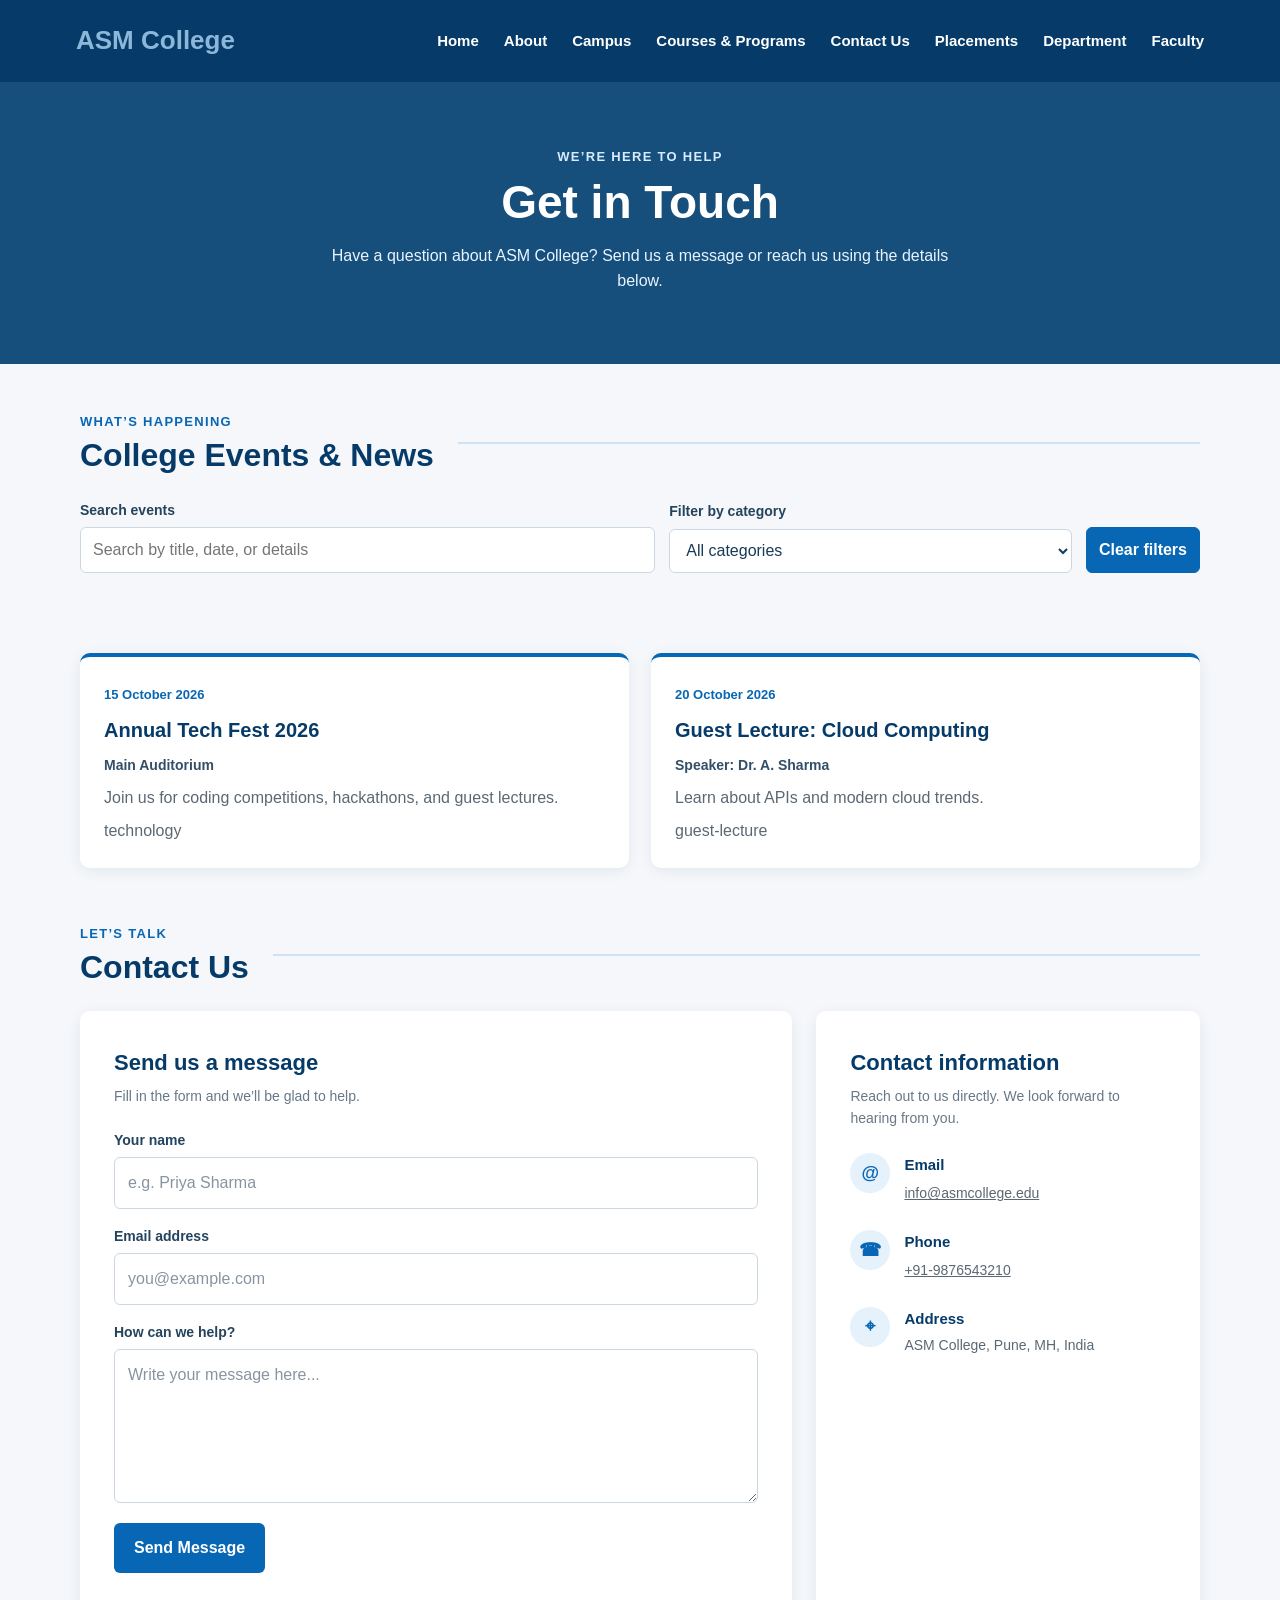
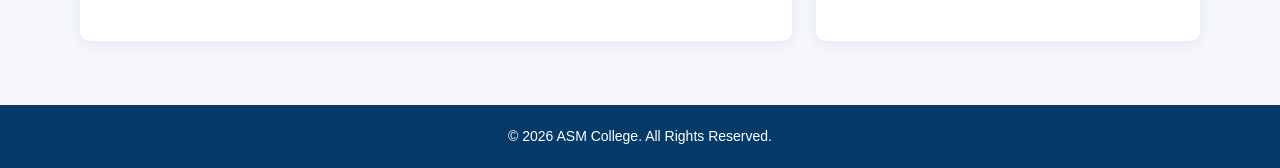
==== contact.html @ 905cd644 "update hero section" ====
<!DOCTYPE html>
<html lang="en">
<head>
  <meta charset="UTF-8">
  <meta name="viewport" content="width=device-width, initial-scale=1.0">
  <meta name="theme-color" content="#063b69">
  <title>Contact Us | ASM College</title>
  <link rel="stylesheet" href="css/contact.css">
</head>
<body class="contact-page">
  <header class="contact-navbar">
    <a class="contact-logo" href="asm.html">ASM College</a>
     <nav class="main-nav">
            <a href="home.html">Home</a>
            <a href="about.html">About</a>
            <a href="campus.html">Campus</a>
            <a href="coursesprog.html">Courses & Programs</a>
            <a href="contacts.html">Contact Us</a>
            <a href="placements.html">Placements</a>
            <a href="department.html">Department</a>
            <a href="Faculty.html" class="active">Faculty</a>
        </nav>
  </header>

  <main>
    <section class="contact-hero">
      <p class="contact-eyebrow">We’re here to help</p>
      <h1>Get in Touch</h1>
      <p>Have a question about ASM College? Send us a message or reach us using the details below.</p>
    </section>

    <section class="contact-events" aria-labelledby="events-heading">
      <div class="contact-section-heading">
        <div>
          <p class="contact-eyebrow">What’s happening</p>
          <h2 id="events-heading">College Events &amp; News</h2>
        </div>
        <span class="contact-heading-rule" aria-hidden="true"></span>
      </div>

      <form class="contact-event-filters" id="event-filters" role="search">
        <div>
          <label for="event-search">Search events</label>
          <input
            id="event-search"
            name="search"
            type="search"
            placeholder="Search by title, date, or details"
            autocomplete="off"
          >
        </div>
        <div>
          <label for="event-category">Filter by category</label>
          <select id="event-category" name="category">
            <option value="all">All categories</option>
            <option value="technology">Technology</option>
            <option value="guest-lecture">Guest lectures</option>
          </select>
        </div>
        <button type="button" data-action="clear-filters">Clear filters</button>
      </form>

      <p class="contact-event-status" id="event-results-status" role="status" aria-live="polite"></p>
      <p class="contact-event-status contact-event-storage-status" id="event-storage-status" role="status" aria-live="polite"></p>
      <div class="contact-event-grid" id="event-list"></div>
    </section>

    <section class="contact-main" id="contact" aria-labelledby="contact-heading">
      <div class="contact-section-heading">
        <div>
          <p class="contact-eyebrow">Let’s talk</p>
          <h2 id="contact-heading">Contact Us</h2>
        </div>
        <span class="contact-heading-rule" aria-hidden="true"></span>
      </div>

      <div class="contact-layout">
        <form class="contact-form" id="contact-form">
          <h3>Send us a message</h3>
          <p class="contact-form-intro">Fill in the form and we’ll be glad to help.</p>

          <label for="name">Your name</label>
          <input type="text" id="name" name="name" autocomplete="name" placeholder="e.g. Priya Sharma" required>

          <label for="email">Email address</label>
          <input type="email" id="email" name="email" autocomplete="email" placeholder="you@example.com" required>

          <label for="message">How can we help?</label>
          <textarea id="message" name="message" rows="5" placeholder="Write your message here..." required></textarea>

          <button type="submit">Send Message</button>
          <p class="contact-form-status" id="form-status" role="status" aria-live="polite"></p>
        </form>

        <aside class="contact-details" aria-labelledby="details-heading">
          <h3 id="details-heading">Contact information</h3>
          <p class="contact-details-intro">Reach out to us directly. We look forward to hearing from you.</p>

          <div class="contact-detail">
            <span class="contact-detail-icon" aria-hidden="true">@</span>
            <div>
              <h4>Email</h4>
              <a href="mailto:info@asmcollege.edu">info@asmcollege.edu</a>
            </div>
          </div>
          <div class="contact-detail">
            <span class="contact-detail-icon" aria-hidden="true">☎</span>
            <div>
              <h4>Phone</h4>
              <a href="tel:+919876543210">+91-9876543210</a>
            </div>
          </div>
          <div class="contact-detail">
            <span class="contact-detail-icon" aria-hidden="true">⌖</span>
            <div>
              <h4>Address</h4>
              <p>ASM College, Pune, MH, India</p>
            </div>
          </div>
        </aside>
      </div>
    </section>
  </main>

  <footer class="contact-footer">
    <p>&copy; 2026 ASM College. All Rights Reserved.</p>
  </footer>

  <script src="js/contact.js"></script>
</body>
</html>
---- css/contact.css ----
.contact-page *,
.contact-page *::before,
.contact-page *::after {
  box-sizing: border-box;
}

.contact-page {
  margin: 0;
  background: #f5f7fa;
  color: #8db7d9;
  font-family: Arial, sans-serif;
  line-height: 1.6;
}

.contact-page a {
  color: inherit;
}

.contact-navbar {
  display: flex;
  align-items: center;
  justify-content: space-between;
  gap: 24px;
  padding: 20px clamp(24px, 6vw, 76px);
  background: #063b69;
}

.contact-logo {
  color: #fff;
  font-size: 26px;
  font-weight: 700;
  text-decoration: none;
  white-space: nowrap;
}

.contact-navbar nav {
  display: flex;
  flex-wrap: wrap;
  justify-content: flex-end;
  gap: 10px 25px;
}

.contact-navbar nav a {
  color: #fff;
  font-size: 15px;
  font-weight: 700;
  text-decoration: none;
}

.contact-navbar nav a:hover,
.contact-navbar nav a:focus-visible,
.contact-navbar nav a[aria-current="page"] {
  color: #b9ddff;
}

.contact-hero {
  padding: 65px 24px 70px;
  background: #174F7C;;
  color: #fff;
  text-align: center;
}

.contact-eyebrow {
  margin: 0 0 8px;
  color: #0867b5;
  font-size: 13px;
  font-weight: 700;
  letter-spacing: 0.1em;
  text-transform: uppercase;
}

.contact-hero .contact-eyebrow {
  color: #d7ebff;
}

.contact-hero h1 {
  margin: 0 0 12px;
  font-size: clamp(34px, 5vw, 46px);
  line-height: 1.2;
}

.contact-hero > p:last-child {
  max-width: 620px;
  margin: 0 auto;
  color: #e8f4ff;
}

.contact-events,
.contact-main {
  width: min(1120px, calc(100% - 48px));
  margin: 0 auto;
}

.contact-events {
  padding: 48px 0 16px;
}

.contact-main {
  padding: 40px 0 64px;
}

.contact-section-heading {
  display: flex;
  align-items: center;
  gap: 24px;
  margin-bottom: 24px;
}

.contact-section-heading .contact-eyebrow {
  margin-bottom: 2px;
}

.contact-section-heading h2 {
  margin: 0;
  color: #063b69;
  font-size: clamp(25px, 3vw, 32px);
  line-height: 1.25;
}

.contact-heading-rule {
  flex: 1;
  height: 2px;
  background: #cfe2f3;
}

.contact-event-grid {
  display: grid;
  grid-template-columns: repeat(2, minmax(0, 1fr));
  gap: 22px;
}

.contact-event-filters {
  display: grid;
  grid-template-columns: minmax(0, 1fr) minmax(190px, 0.7fr) auto;
  align-items: end;
  gap: 14px;
  margin-bottom: 12px;
}

.contact-event-filters label {
  display: block;
  margin-bottom: 6px;
  color: #24435d;
  font-size: 14px;
  font-weight: 700;
}

.contact-event-filters input,
.contact-event-filters select,
.contact-event-filters button {
  min-height: 44px;
  padding: 9px 12px;
  border: 1px solid #cbd7e1;
  border-radius: 6px;
  background: #fff;
  color: #173b59;
  font: inherit;
}

.contact-event-filters input,
.contact-event-filters select {
  width: 100%;
}

.contact-event-filters input:focus,
.contact-event-filters select:focus,
.contact-event-filters button:focus-visible {
  border-color: #0867b5;
  outline: 3px solid rgb(8 103 181 / 16%);
}

.contact-event-filters button {
  border-color: #0867b5;
  background: #0867b5;
  color: #fff;
  cursor: pointer;
  font-weight: 700;
}

.contact-event-filters button:hover {
  background: #063b69;
}

.contact-event-status {
  min-height: 1.6em;
  margin: 0 0 12px;
  color: #334f68;
  font-size: 14px;
}

.contact-event-storage-status {
  color: #8a3b12;
}

.contact-event-card,
.contact-form,
.contact-details {
  border-radius: 10px;
  background: #fff;
  box-shadow: 0 3px 14px rgb(6 59 105 / 8%);
}

.contact-event-card {
  padding: 24px;
  border-top: 4px solid #0867b5;
}

.contact-event-date {
  display: inline-block;
  margin-bottom: 8px;
  color: #0867b5;
  font-size: 13px;
  font-weight: 700;
}

.contact-event-card h3 {
  margin: 0 0 8px;
  color: #063b69;
  font-size: 20px;
}

.contact-event-card p {
  margin: 8px 0 0;
  color: #5b6874;
}

.contact-event-card .contact-event-detail {
  color: #334f68;
  font-size: 14px;
  font-weight: 700;
}

.contact-layout {
  display: grid;
  grid-template-columns: minmax(0, 1.3fr) minmax(280px, 0.7fr);
  align-items: stretch;
  gap: 24px;
}

.contact-form,
.contact-details {
  padding: clamp(22px, 4vw, 34px);
}

.contact-form h3,
.contact-details h3 {
  margin: 0;
  color: #063b69;
  font-size: 22px;
}

.contact-form-intro,
.contact-details-intro {
  margin: 5px 0 22px;
  color: #687887;
  font-size: 14px;
}

.contact-form label {
  display: block;
  margin: 16px 0 6px;
  color: #24435d;
  font-size: 14px;
  font-weight: 700;
}

.contact-form input,
.contact-form textarea {
  display: block;
  width: 100%;
  padding: 12px 13px;
  border: 1px solid #cbd7e1;
  border-radius: 6px;
  background: #fff;
  color: #173b59;
  font: inherit;
}

.contact-form input::placeholder,
.contact-form textarea::placeholder {
  color: #8795a2;
}

.contact-form input:focus,
.contact-form textarea:focus {
  border-color: #0867b5;
  outline: 3px solid rgb(8 103 181 / 16%);
}

.contact-form textarea {
  min-height: 130px;
  resize: vertical;
}

.contact-form button {
  margin-top: 20px;
  padding: 12px 20px;
  border: 0;
  border-radius: 6px;
  background: #0867b5;
  color: #fff;
  cursor: pointer;
  font: inherit;
  font-weight: 700;
  transition: background-color 160ms ease;
}

.contact-form button:hover {
  background: #063b69;
}

.contact-form button:focus-visible {
  outline: 3px solid #83bdf0;
  outline-offset: 3px;
}

.contact-form-status {
  min-height: 1.6em;
  margin: 12px 0 0;
  color: #245b35;
  font-size: 14px;
}

.contact-detail {
  display: flex;
  align-items: flex-start;
  gap: 14px;
  margin-top: 24px;
}

.contact-detail-icon {
  display: grid;
  width: 40px;
  height: 40px;
  flex: 0 0 40px;
  place-items: center;
  border-radius: 50%;
  background: #e5f1fb;
  color: #0867b5;
  font-size: 18px;
  font-weight: 700;
}

.contact-detail h4 {
  margin: 0 0 3px;
  color: #063b69;
  font-size: 15px;
}

.contact-detail p,
.contact-detail a {
  margin: 0;
  color: #5b6874;
  font-size: 14px;
  overflow-wrap: anywhere;
}

.contact-detail a:hover {
  color: #0867b5;
}

.contact-footer {
  padding: 20px 24px;
  background: #063b69;
  color: #fff;
  text-align: center;
}

.contact-footer p {
  margin: 0;
  font-size: 14px;
}

@media (max-width: 760px) {
  .contact-navbar {
    flex-direction: column;
    gap: 12px;
  }

  .contact-navbar nav {
    justify-content: center;
  }

  .contact-event-filters {
    grid-template-columns: 1fr 1fr;
  }

  .contact-event-filters button {
    grid-column: 1 / -1;
  }

  .contact-event-grid {
    grid-template-columns: 1fr;
  }

  .contact-layout {
    grid-template-columns: 1fr;
  }
}

@media (max-width: 480px) {
  .contact-event-filters {
    grid-template-columns: 1fr;
  }

  .contact-event-filters button {
    grid-column: auto;
  }

  .contact-navbar {
    padding: 18px;
  }

  .contact-navbar nav {
    gap: 8px 16px;
  }

  .contact-navbar nav a {
    font-size: 14px;
  }

  .contact-events,
  .contact-main {
    width: min(100% - 32px, 1120px);
  }

  .contact-section-heading {
    gap: 14px;
  }
}
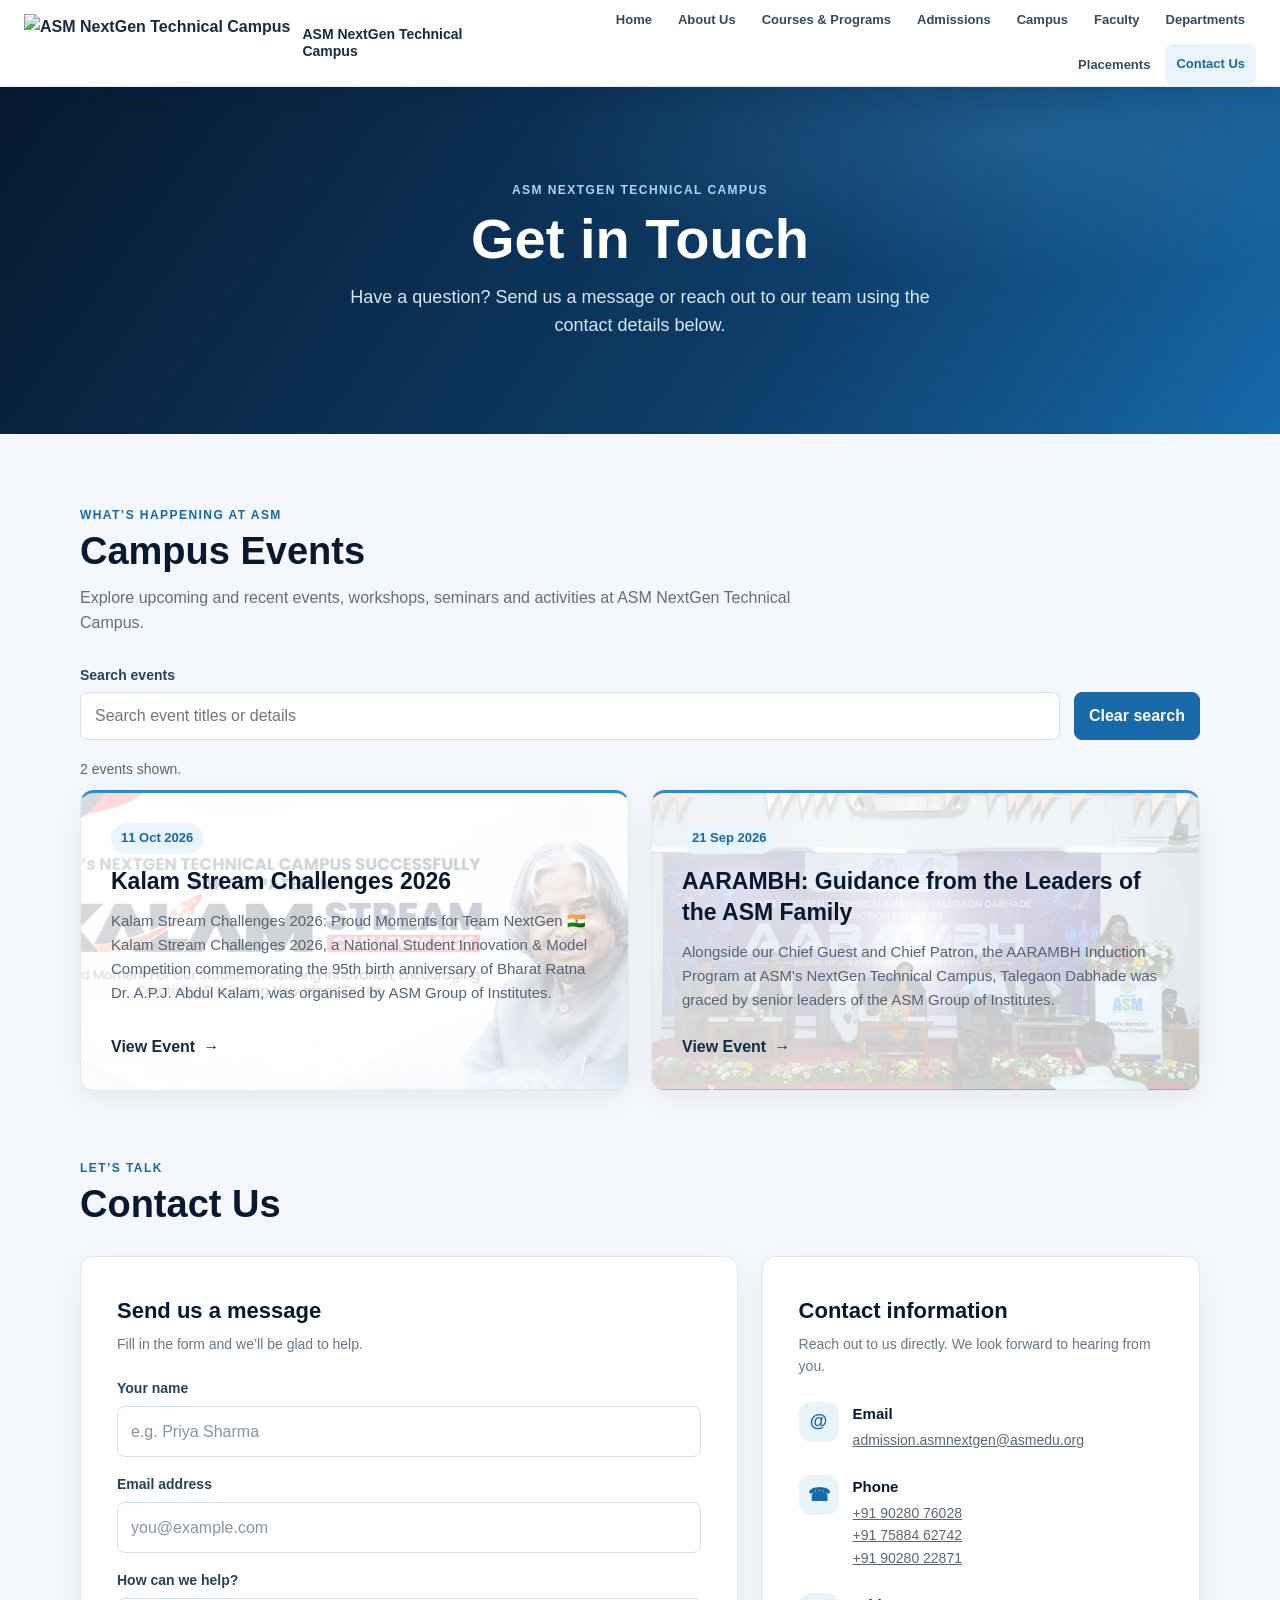
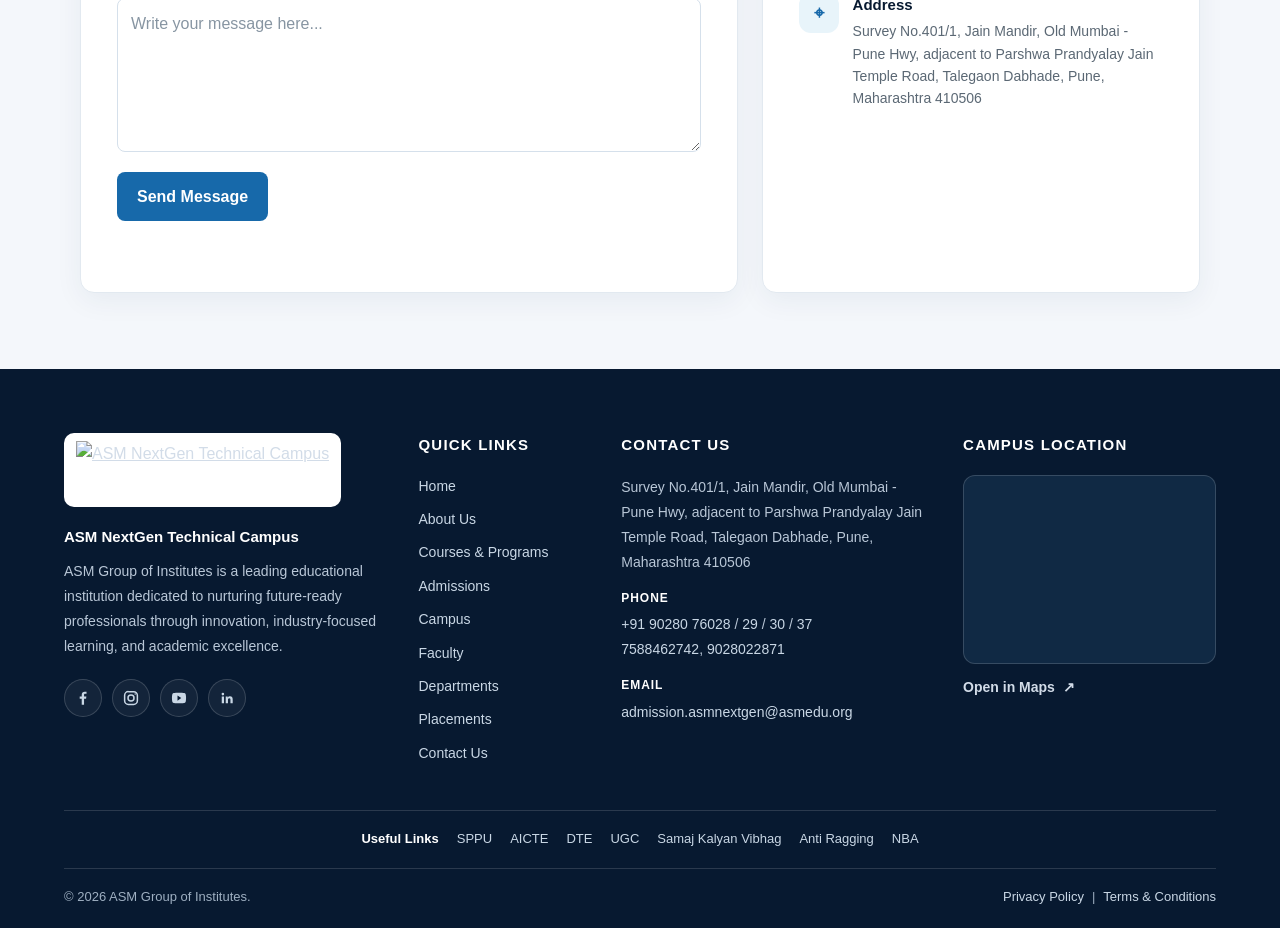
==== commit 52325a3a: "Refresh ASM NextGen campus website Co-authored-by: Copilot <223556219+Copilot@users.noreply.github.c" ====
--- a/contact.html
+++ b/contact.html
@@ -3,39 +3,50 @@
 <head>
   <meta charset="UTF-8">
   <meta name="viewport" content="width=device-width, initial-scale=1.0">
-  <meta name="theme-color" content="#063b69">
-  <title>Contact Us | ASM College</title>
+  <meta name="theme-color" content="#071930">
+  <meta name="description" content="Get in touch with ASM NextGen Technical Campus and explore upcoming and recent campus events.">
+  <title>Contact Us | ASM NextGen Technical Campus</title>
   <link rel="stylesheet" href="css/contact.css">
+  <link rel="stylesheet" href="css/site.css">
 </head>
-<body class="contact-page">
-  <header class="contact-navbar">
-    <a class="contact-logo" href="asm.html">ASM College</a>
-     <nav class="main-nav">
-            <a href="home.html">Home</a>
-            <a href="about.html">About</a>
-            <a href="campus.html">Campus</a>
-            <a href="coursesprog.html">Courses & Programs</a>
-            <a href="contacts.html">Contact Us</a>
-            <a href="placements.html">Placements</a>
-            <a href="department.html">Department</a>
-            <a href="Faculty.html" class="active">Faculty</a>
-        </nav>
+<body class="contact-page page-contact">
+  <header class="site-shared-header">
+    <div class="site-header-inner">
+      <a class="site-brand" href="home.html" aria-label="ASM NextGen home">
+        <img src="image/asm-logo.png" alt="ASM NextGen Technical Campus">
+        <span>ASM NextGen Technical Campus</span>
+      </a>
+      <button class="site-menu-toggle" type="button" data-site-menu-toggle aria-label="Open navigation menu" aria-expanded="false" aria-controls="site-navigation">
+        <span></span><span></span><span></span>
+      </button>
+      <nav class="site-navigation" id="site-navigation" data-site-navigation aria-label="Main navigation">
+        <a href="home.html">Home</a>
+        <a href="about.html">About Us</a>
+        <a href="coursesprog.html">Courses &amp; Programs</a>
+        <a href="addmission.html">Admissions</a>
+        <a href="campus.html">Campus</a>
+        <a href="Faculty.html">Faculty</a>
+        <a href="department.html">Departments</a>
+        <a href="placement.html">Placements</a>
+        <a href="contact.html" aria-current="page">Contact Us</a>
+      </nav>
+    </div>
   </header>
 
   <main>
     <section class="contact-hero">
-      <p class="contact-eyebrow">We’re here to help</p>
+      <p class="contact-eyebrow">ASM NextGen Technical Campus</p>
       <h1>Get in Touch</h1>
-      <p>Have a question about ASM College? Send us a message or reach us using the details below.</p>
+      <p>Have a question? Send us a message or reach out to our team using the contact details below.</p>
     </section>
 
     <section class="contact-events" aria-labelledby="events-heading">
       <div class="contact-section-heading">
         <div>
-          <p class="contact-eyebrow">What’s happening</p>
-          <h2 id="events-heading">College Events &amp; News</h2>
-        </div>
-        <span class="contact-heading-rule" aria-hidden="true"></span>
+          <p class="contact-eyebrow">What’s happening at ASM</p>
+          <h2 id="events-heading">Campus Events</h2>
+          <p class="contact-section-subtitle">Explore upcoming and recent events, workshops, seminars and activities at ASM NextGen Technical Campus.</p>
+        </div>
       </div>
 
       <form class="contact-event-filters" id="event-filters" role="search">
@@ -45,23 +56,14 @@
             id="event-search"
             name="search"
             type="search"
-            placeholder="Search by title, date, or details"
+            placeholder="Search event titles or details"
             autocomplete="off"
           >
         </div>
-        <div>
-          <label for="event-category">Filter by category</label>
-          <select id="event-category" name="category">
-            <option value="all">All categories</option>
-            <option value="technology">Technology</option>
-            <option value="guest-lecture">Guest lectures</option>
-          </select>
-        </div>
-        <button type="button" data-action="clear-filters">Clear filters</button>
+        <button type="button" data-action="clear-filters">Clear search</button>
       </form>
 
       <p class="contact-event-status" id="event-results-status" role="status" aria-live="polite"></p>
-      <p class="contact-event-status contact-event-storage-status" id="event-storage-status" role="status" aria-live="polite"></p>
       <div class="contact-event-grid" id="event-list"></div>
     </section>
 
@@ -100,21 +102,23 @@
             <span class="contact-detail-icon" aria-hidden="true">@</span>
             <div>
               <h4>Email</h4>
-              <a href="mailto:info@asmcollege.edu">info@asmcollege.edu</a>
+              <a href="mailto:admission.asmnextgen@asmedu.org">admission.asmnextgen@asmedu.org</a>
             </div>
           </div>
           <div class="contact-detail">
             <span class="contact-detail-icon" aria-hidden="true">☎</span>
             <div>
               <h4>Phone</h4>
-              <a href="tel:+919876543210">+91-9876543210</a>
+              <a href="tel:+919028076028">+91 90280 76028</a>
+              <a href="tel:+917588462742">+91 75884 62742</a>
+              <a href="tel:+919028022871">+91 90280 22871</a>
             </div>
           </div>
           <div class="contact-detail">
             <span class="contact-detail-icon" aria-hidden="true">⌖</span>
             <div>
               <h4>Address</h4>
-              <p>ASM College, Pune, MH, India</p>
+              <p>Survey No.401/1, Jain Mandir, Old Mumbai - Pune Hwy, adjacent to Parshwa Prandyalay Jain Temple Road, Talegaon Dabhade, Pune, Maharashtra 410506</p>
             </div>
           </div>
         </aside>
@@ -123,9 +127,94 @@
   </main>
 
   <footer class="contact-footer">
-    <p>&copy; 2026 ASM College. All Rights Reserved.</p>
+    <div class="contact-footer-grid">
+      <section class="footer-institute" aria-labelledby="footer-institute-heading">
+        <a class="footer-brand" href="home.html" aria-label="ASM NextGen home">
+          <img src="image/asm-logo.png" alt="ASM NextGen Technical Campus">
+        </a>
+        <h2 id="footer-institute-heading">ASM NextGen Technical Campus</h2>
+        <p>ASM Group of Institutes is a leading educational institution dedicated to nurturing future-ready professionals through innovation, industry-focused learning, and academic excellence.</p>
+        <nav class="footer-socials" aria-label="Follow ASM on social media">
+          <a href="https://www.facebook.com/NextGenTechnicalCampus/" target="_blank" rel="noopener noreferrer" aria-label="ASM on Facebook">
+            <svg viewBox="0 0 24 24" aria-hidden="true"><path d="M13.4 21v-8h2.7l.4-3.1h-3.1v-2c0-.9.3-1.5 1.6-1.5h1.7V3.6c-.3 0-1.3-.1-2.4-.1-2.4 0-4 1.5-4 4.2v2.3H7.6V13h2.7v8h3.1Z"/></svg>
+          </a>
+          <a href="https://www.instagram.com/asm_next/" target="_blank" rel="noopener noreferrer" aria-label="ASM on Instagram">
+            <svg viewBox="0 0 24 24" aria-hidden="true"><rect x="3.5" y="3.5" width="17" height="17" rx="5"/><circle cx="12" cy="12" r="4"/><circle class="social-icon-dot" cx="17.6" cy="6.7" r="1"/></svg>
+          </a>
+          <a href="https://www.youtube.com/@ASMNextgenTechnicalCampus" target="_blank" rel="noopener noreferrer" aria-label="ASM on YouTube">
+            <svg viewBox="0 0 24 24" aria-hidden="true"><path d="M21 7.2a2.5 2.5 0 0 0-1.8-1.8C17.6 5 12 5 12 5s-5.6 0-7.2.4A2.5 2.5 0 0 0 3 7.2 26 26 0 0 0 2.6 12a26 26 0 0 0 .4 4.8 2.5 2.5 0 0 0 1.8 1.8C6.4 19 12 19 12 19s5.6 0 7.2-.4a2.5 2.5 0 0 0 1.8-1.8 26 26 0 0 0 .4-4.8 26 26 0 0 0-.4-4.8Z"/><path class="social-icon-cutout" d="m10 15.5 5-3.5-5-3.5z"/></svg>
+          </a>
+          <a href="https://www.linkedin.com/company/asm-nextgen-technical-campus/" target="_blank" rel="noopener noreferrer" aria-label="ASM on LinkedIn">
+            <svg viewBox="0 0 24 24" aria-hidden="true"><path d="M6.5 8.5a1.7 1.7 0 1 0 0-3.4 1.7 1.7 0 0 0 0 3.4ZM5 10h3v9H5zM10 10h2.9v1.2h.1a3.2 3.2 0 0 1 2.9-1.5c3.1 0 3.7 2 3.7 4.6V19h-3v-4.2c0-1 0-2.4-1.5-2.4s-1.8 1.1-1.8 2.3V19h-3V10Z"/></svg>
+          </a>
+        </nav>
+      </section>
+
+      <nav class="footer-links" aria-labelledby="footer-links-heading">
+        <h2 id="footer-links-heading">Quick Links</h2>
+        <a href="home.html">Home</a>
+        <a href="about.html">About Us</a>
+        <a href="coursesprog.html">Courses &amp; Programs</a>
+        <a href="addmission.html">Admissions</a>
+        <a href="campus.html">Campus</a>
+        <a href="Faculty.html">Faculty</a>
+        <a href="department.html">Departments</a>
+        <a href="placement.html">Placements</a>
+        <a href="contact.html">Contact Us</a>
+      </nav>
+
+      <section class="footer-contact" aria-labelledby="footer-contact-heading">
+        <h2 id="footer-contact-heading">Contact Us</h2>
+        <address>Survey No.401/1, Jain Mandir, Old Mumbai - Pune Hwy, adjacent to Parshwa Prandyalay Jain Temple Road, Talegaon Dabhade, Pune, Maharashtra 410506</address>
+        <p class="footer-contact-label">Phone</p>
+        <p>
+          <a href="tel:+919028076028">+91 90280 76028</a> /
+          <a href="tel:+919028076029">29</a> /
+          <a href="tel:+919028076030">30</a> /
+          <a href="tel:+919028076037">37</a><br>
+          <a href="tel:+917588462742">7588462742</a>,
+          <a href="tel:+919028022871">9028022871</a>
+        </p>
+        <p class="footer-contact-label">Email</p>
+        <a href="mailto:admission.asmnextgen@asmedu.org">admission.asmnextgen@asmedu.org</a>
+      </section>
+
+      <section class="footer-location" aria-labelledby="footer-location-heading">
+        <h2 id="footer-location-heading">Campus Location</h2>
+        <div class="footer-map">
+          <iframe
+            title="Map showing ASM NextGen Technical Campus in Talegaon Dabhade"
+            src="https://maps.google.com/maps?q=ASM%20NextGen%20Technical%20Campus%2C%20Talegaon%20Dabhade%2C%20Pune&amp;t=&amp;z=14&amp;ie=UTF8&amp;iwloc=&amp;output=embed"
+            loading="lazy"
+            referrerpolicy="no-referrer-when-downgrade">
+          </iframe>
+        </div>
+        <a class="footer-map-link" href="https://www.google.com/maps/search/?api=1&amp;query=ASM%20NextGen%20Technical%20Campus%2C%20Talegaon%20Dabhade%2C%20Pune" target="_blank" rel="noopener noreferrer">Open in Maps <span aria-hidden="true">↗</span></a>
+      </section>
+    </div>
+
+    <nav class="footer-useful-links" aria-label="Useful links">
+      <span>Useful Links</span>
+      <a href="https://www.unipune.ac.in/" target="_blank" rel="noopener noreferrer">SPPU</a>
+      <a href="https://www.aicte-india.org/" target="_blank" rel="noopener noreferrer">AICTE</a>
+      <a href="https://dte.maharashtra.gov.in/" target="_blank" rel="noopener noreferrer">DTE</a>
+      <a href="https://www.ugc.gov.in/" target="_blank" rel="noopener noreferrer">UGC</a>
+      <a href="https://sjsa.maharashtra.gov.in/" target="_blank" rel="noopener noreferrer">Samaj Kalyan Vibhag</a>
+      <a href="https://www.antiragging.in/" target="_blank" rel="noopener noreferrer">Anti Ragging</a>
+      <a href="https://www.nbaind.org/" target="_blank" rel="noopener noreferrer">NBA</a>
+    </nav>
+
+    <div class="contact-footer-bottom">
+      <p>&copy; 2026 ASM Group of Institutes.</p>
+      <nav aria-label="Legal links">
+        <a href="https://asmnext.edu.in/privacy-policy" target="_blank" rel="noopener noreferrer">Privacy Policy</a>
+        <span aria-hidden="true">|</span>
+        <a href="https://asmnext.edu.in/terms-and-conditions" target="_blank" rel="noopener noreferrer">Terms &amp; Conditions</a>
+      </nav>
+    </div>
   </footer>
 
-  <script src="js/contact.js"></script>
+  <script src="js/contact.js" defer></script>
+  <script src="js/site.js" defer></script>
 </body>
 </html>
--- a/css/contact.css
+++ b/css/contact.css
@@ -1,3 +1,13 @@
+:root {
+  --navy: #071930;
+  --blue: #1769aa;
+  --bright-blue: #2d8bd5;
+  --pale-blue: #e8f4fa;
+  --ink: #172b43;
+  --muted: #5f7082;
+  --paper: #f4f7fb;
+}
+
 .contact-page *,
 .contact-page *::before,
 .contact-page *::after {
@@ -6,9 +16,9 @@
 
 .contact-page {
   margin: 0;
-  background: #f5f7fa;
-  color: #8db7d9;
-  font-family: Arial, sans-serif;
+  background: var(--paper);
+  color: var(--ink);
+  font-family: Arial, Helvetica, sans-serif;
   line-height: 1.6;
 }
 
@@ -20,69 +30,79 @@
   display: flex;
   align-items: center;
   justify-content: space-between;
-  gap: 24px;
-  padding: 20px clamp(24px, 6vw, 76px);
-  background: #063b69;
+  gap: 28px;
+  padding: 12px clamp(20px, 6vw, 80px);
+  background: #fff;
+  box-shadow: 0 3px 18px rgb(7 25 48 / 8%);
 }
 
 .contact-logo {
-  color: #fff;
-  font-size: 26px;
-  font-weight: 700;
-  text-decoration: none;
-  white-space: nowrap;
-}
-
-.contact-navbar nav {
+  display: inline-flex;
+  flex: 0 0 auto;
+  align-items: center;
+}
+
+.contact-logo img {
+  display: block;
+  width: auto;
+  height: 64px;
+  object-fit: contain;
+}
+
+.contact-navbar .main-nav {
   display: flex;
   flex-wrap: wrap;
   justify-content: flex-end;
-  gap: 10px 25px;
-}
-
-.contact-navbar nav a {
-  color: #fff;
-  font-size: 15px;
+  gap: 8px 22px;
+}
+
+.contact-navbar .main-nav a {
+  color: #28415d;
+  font-size: 14px;
   font-weight: 700;
   text-decoration: none;
-}
-
-.contact-navbar nav a:hover,
-.contact-navbar nav a:focus-visible,
-.contact-navbar nav a[aria-current="page"] {
-  color: #b9ddff;
+  transition: color 160ms ease;
+}
+
+.contact-navbar .main-nav a:hover,
+.contact-navbar .main-nav a:focus-visible,
+.contact-navbar .main-nav a[aria-current="page"] {
+  color: var(--blue);
 }
 
 .contact-hero {
-  padding: 65px 24px 70px;
-  background: #174F7C;;
+  padding: clamp(58px, 8vw, 94px) 24px;
+  background:
+    radial-gradient(ellipse at 80% 15%, rgb(81 168 226 / 24%), transparent 34%),
+    linear-gradient(125deg, #071930, #0d3d68 62%, #1769aa);
   color: #fff;
   text-align: center;
 }
 
 .contact-eyebrow {
   margin: 0 0 8px;
-  color: #0867b5;
-  font-size: 13px;
-  font-weight: 700;
-  letter-spacing: 0.1em;
+  color: var(--blue);
+  font-size: 12px;
+  font-weight: 700;
+  letter-spacing: 0.12em;
   text-transform: uppercase;
 }
 
 .contact-hero .contact-eyebrow {
-  color: #d7ebff;
+  color: #a9d7f7;
 }
 
 .contact-hero h1 {
   margin: 0 0 12px;
-  font-size: clamp(34px, 5vw, 46px);
-  line-height: 1.2;
+  font-size: clamp(36px, 6vw, 56px);
+  line-height: 1.12;
 }
 
 .contact-hero > p:last-child {
-  max-width: 620px;
+  max-width: 640px;
   margin: 0 auto;
-  color: #e8f4ff;
+  color: #d9e8f5;
+  font-size: clamp(16px, 2vw, 18px);
 }
 
 .contact-events,
@@ -92,35 +112,91 @@
 }
 
 .contact-events {
-  padding: 48px 0 16px;
+  padding: 72px 0 36px;
 }
 
 .contact-main {
-  padding: 40px 0 64px;
+  padding: 32px 0 76px;
 }
 
 .contact-section-heading {
-  display: flex;
-  align-items: center;
-  gap: 24px;
-  margin-bottom: 24px;
+  margin-bottom: 28px;
 }
 
 .contact-section-heading .contact-eyebrow {
-  margin-bottom: 2px;
+  margin-bottom: 4px;
 }
 
 .contact-section-heading h2 {
   margin: 0;
-  color: #063b69;
-  font-size: clamp(25px, 3vw, 32px);
-  line-height: 1.25;
-}
-
-.contact-heading-rule {
-  flex: 1;
-  height: 2px;
-  background: #cfe2f3;
+  color: var(--navy);
+  font-size: clamp(28px, 4vw, 38px);
+  line-height: 1.2;
+}
+
+.contact-section-subtitle {
+  max-width: 760px;
+  margin: 10px 0 0;
+  color: var(--muted);
+  font-size: 16px;
+}
+
+.contact-event-filters {
+  display: grid;
+  grid-template-columns: minmax(0, 1fr) auto;
+  align-items: end;
+  gap: 14px;
+  margin: 0 0 18px;
+}
+
+.contact-event-filters label {
+  display: block;
+  margin-bottom: 6px;
+  color: #24435d;
+  font-size: 14px;
+  font-weight: 700;
+}
+
+.contact-event-filters input,
+.contact-event-filters button {
+  min-height: 46px;
+  padding: 10px 14px;
+  border: 1px solid #d5e0eb;
+  border-radius: 8px;
+  background: #fff;
+  color: #173b59;
+  font: inherit;
+}
+
+.contact-event-filters input {
+  width: 100%;
+}
+
+.contact-event-filters input:focus,
+.contact-event-filters button:focus-visible {
+  border-color: var(--blue);
+  outline: 3px solid rgb(23 105 170 / 16%);
+}
+
+.contact-event-filters button {
+  border-color: var(--blue);
+  background: var(--blue);
+  color: #fff;
+  cursor: pointer;
+  font-weight: 700;
+  transition: background-color 160ms ease, transform 160ms ease;
+}
+
+.contact-event-filters button:hover {
+  transform: translateY(-1px);
+  background: var(--navy);
+}
+
+.contact-event-status {
+  min-height: 1.6em;
+  margin: 0 0 10px;
+  color: #52677b;
+  font-size: 14px;
 }
 
 .contact-event-grid {
@@ -129,123 +205,113 @@
   gap: 22px;
 }
 
-.contact-event-filters {
-  display: grid;
-  grid-template-columns: minmax(0, 1fr) minmax(190px, 0.7fr) auto;
-  align-items: end;
-  gap: 14px;
-  margin-bottom: 12px;
-}
-
-.contact-event-filters label {
-  display: block;
-  margin-bottom: 6px;
-  color: #24435d;
-  font-size: 14px;
-  font-weight: 700;
-}
-
-.contact-event-filters input,
-.contact-event-filters select,
-.contact-event-filters button {
-  min-height: 44px;
-  padding: 9px 12px;
-  border: 1px solid #cbd7e1;
-  border-radius: 6px;
-  background: #fff;
-  color: #173b59;
-  font: inherit;
-}
-
-.contact-event-filters input,
-.contact-event-filters select {
-  width: 100%;
-}
-
-.contact-event-filters input:focus,
-.contact-event-filters select:focus,
-.contact-event-filters button:focus-visible {
-  border-color: #0867b5;
-  outline: 3px solid rgb(8 103 181 / 16%);
-}
-
-.contact-event-filters button {
-  border-color: #0867b5;
-  background: #0867b5;
-  color: #fff;
-  cursor: pointer;
-  font-weight: 700;
-}
-
-.contact-event-filters button:hover {
-  background: #063b69;
-}
-
-.contact-event-status {
-  min-height: 1.6em;
-  margin: 0 0 12px;
-  color: #334f68;
-  font-size: 14px;
-}
-
-.contact-event-storage-status {
-  color: #8a3b12;
-}
-
 .contact-event-card,
 .contact-form,
 .contact-details {
-  border-radius: 10px;
+  border: 1px solid #e2e9f0;
+  border-radius: 14px;
   background: #fff;
-  box-shadow: 0 3px 14px rgb(6 59 105 / 8%);
+  box-shadow: 0 8px 28px rgb(13 47 79 / 6%);
 }
 
 .contact-event-card {
-  padding: 24px;
-  border-top: 4px solid #0867b5;
+  display: flex;
+  min-width: 0;
+  flex-direction: column;
+  align-items: flex-start;
+  padding: clamp(22px, 3vw, 30px);
+  border-top: 3px solid var(--bright-blue);
+  background-color: #fff;
+  background-position: center;
+  background-size: cover;
+  transition: transform 180ms ease, box-shadow 180ms ease;
+}
+
+.contact-event-card[data-event-background="kalam"] {
+  background-image:
+    linear-gradient(110deg, rgb(255 255 255 / 84%), rgb(255 255 255 / 74%)),
+    url("../image/kalam.jpg");
+}
+
+.contact-event-card[data-event-background="aarambh"] {
+  background-image:
+    linear-gradient(110deg, rgb(255 255 255 / 84%), rgb(255 255 255 / 74%)),
+    url("../image/aaarambh.jpg");
+}
+
+.contact-event-card:hover {
+  transform: translateY(-3px);
+  box-shadow: 0 14px 34px rgb(13 47 79 / 11%);
 }
 
 .contact-event-date {
-  display: inline-block;
-  margin-bottom: 8px;
-  color: #0867b5;
+  display: inline-flex;
+  margin-bottom: 12px;
+  padding: 5px 10px;
+  border-radius: 999px;
+  background: #eaf4fc;
+  color: var(--blue);
   font-size: 13px;
   font-weight: 700;
 }
 
 .contact-event-card h3 {
-  margin: 0 0 8px;
-  color: #063b69;
-  font-size: 20px;
+  margin: 0;
+  color: var(--navy);
+  font-size: clamp(19px, 2.2vw, 23px);
+  line-height: 1.35;
+  overflow-wrap: anywhere;
 }
 
 .contact-event-card p {
-  margin: 8px 0 0;
-  color: #5b6874;
-}
-
-.contact-event-card .contact-event-detail {
-  color: #334f68;
-  font-size: 14px;
-  font-weight: 700;
+  flex: 1;
+  margin: 12px 0 22px;
+  color: #536477;
+  font-size: 15px;
+}
+
+.contact-event-link {
+  display: inline-flex;
+  align-items: center;
+  gap: 8px;
+  color: var(--blue);
+  font-weight: 700;
+  text-decoration: none;
+}
+
+.contact-event-link::after {
+  content: "→";
+  transition: transform 160ms ease;
+}
+
+.contact-event-link:hover::after {
+  transform: translateX(4px);
+}
+
+.contact-event-link:focus-visible,
+.footer-socials a:focus-visible,
+.footer-map-link:focus-visible {
+  outline: 3px solid #7dbcf0;
+  outline-offset: 4px;
 }
 
 .contact-layout {
   display: grid;
-  grid-template-columns: minmax(0, 1.3fr) minmax(280px, 0.7fr);
+  grid-template-columns: minmax(0, 1.2fr) minmax(280px, 0.8fr);
   align-items: stretch;
   gap: 24px;
 }
 
 .contact-form,
 .contact-details {
-  padding: clamp(22px, 4vw, 34px);
+  min-width: 0;
+  padding: clamp(22px, 4vw, 36px);
 }
 
 .contact-form h3,
 .contact-details h3 {
   margin: 0;
-  color: #063b69;
+  color: var(--navy);
   font-size: 22px;
 }
 
@@ -269,8 +335,8 @@
   display: block;
   width: 100%;
   padding: 12px 13px;
-  border: 1px solid #cbd7e1;
-  border-radius: 6px;
+  border: 1px solid #d5e0eb;
+  border-radius: 8px;
   background: #fff;
   color: #173b59;
   font: inherit;
@@ -283,8 +349,8 @@
 
 .contact-form input:focus,
 .contact-form textarea:focus {
-  border-color: #0867b5;
-  outline: 3px solid rgb(8 103 181 / 16%);
+  border-color: var(--blue);
+  outline: 3px solid rgb(23 105 170 / 16%);
 }
 
 .contact-form textarea {
@@ -296,8 +362,8 @@
   margin-top: 20px;
   padding: 12px 20px;
   border: 0;
-  border-radius: 6px;
-  background: #0867b5;
+  border-radius: 8px;
+  background: var(--blue);
   color: #fff;
   cursor: pointer;
   font: inherit;
@@ -306,7 +372,7 @@
 }
 
 .contact-form button:hover {
-  background: #063b69;
+  background: var(--navy);
 }
 
 .contact-form button:focus-visible {
@@ -334,21 +400,22 @@
   height: 40px;
   flex: 0 0 40px;
   place-items: center;
-  border-radius: 50%;
-  background: #e5f1fb;
-  color: #0867b5;
+  border-radius: 12px;
+  background: var(--pale-blue);
+  color: var(--blue);
   font-size: 18px;
   font-weight: 700;
 }
 
 .contact-detail h4 {
   margin: 0 0 3px;
-  color: #063b69;
+  color: var(--navy);
   font-size: 15px;
 }
 
 .contact-detail p,
 .contact-detail a {
+  display: block;
   margin: 0;
   color: #5b6874;
   font-size: 14px;
@@ -356,37 +423,245 @@
 }
 
 .contact-detail a:hover {
-  color: #0867b5;
+  color: var(--blue);
 }
 
 .contact-footer {
-  padding: 20px 24px;
-  background: #063b69;
+  padding: 64px clamp(20px, 5vw, 72px) 20px;
+  background: #071930;
+  color: #d2dce8;
+}
+
+.contact-footer-grid {
+  display: grid;
+  width: min(1280px, 100%);
+  grid-template-columns: minmax(210px, 1.25fr) minmax(120px, 0.65fr) minmax(220px, 1.2fr) minmax(190px, 1fr);
+  gap: clamp(24px, 3vw, 44px);
+  margin: 0 auto;
+}
+
+.contact-footer-grid h2 {
+  margin: 0 0 18px;
   color: #fff;
-  text-align: center;
-}
-
-.contact-footer p {
+  font-size: 15px;
+  font-weight: 700;
+  letter-spacing: 0.08em;
+  text-transform: uppercase;
+}
+
+.footer-brand {
+  display: inline-flex;
+  margin-bottom: 18px;
+  padding: 8px 12px;
+  border-radius: 10px;
+  background: #fff;
+}
+
+.footer-brand img {
+  display: block;
+  width: auto;
+  height: 58px;
+  object-fit: contain;
+}
+
+.footer-institute h2 {
+  margin-bottom: 10px;
+  letter-spacing: 0;
+  text-transform: none;
+}
+
+.footer-institute > p,
+.footer-contact p,
+.footer-contact address {
   margin: 0;
-  font-size: 14px;
+  color: #b9c7d7;
+  font-size: 14px;
+  font-style: normal;
+  line-height: 1.8;
+  overflow-wrap: anywhere;
+}
+
+.footer-links {
+  display: flex;
+  flex-direction: column;
+  align-items: flex-start;
+  gap: 11px;
+}
+
+.footer-links h2 {
+  margin-bottom: 7px;
+}
+
+.footer-links a,
+.footer-contact a,
+.footer-socials a,
+.footer-useful-links a,
+.contact-footer-bottom a {
+  color: #c9d7e5;
+  text-decoration: none;
+  transition: color 160ms ease;
+}
+
+.footer-links a,
+.footer-contact a {
+  font-size: 14px;
+  overflow-wrap: anywhere;
+}
+
+.footer-links a:hover,
+.footer-contact a:hover,
+.footer-useful-links a:hover,
+.contact-footer-bottom a:hover {
+  color: #73c0ff;
+}
+
+.footer-contact-label {
+  margin: 13px 0 2px !important;
+  color: #fff !important;
+  font-size: 12px !important;
+  font-weight: 700;
+  letter-spacing: 0.08em;
+  text-transform: uppercase;
+}
+
+.footer-map {
+  overflow: hidden;
+  aspect-ratio: 4 / 3;
+  border: 1px solid rgb(255 255 255 / 16%);
+  border-radius: 12px;
+  background: #102944;
+}
+
+.footer-map iframe {
+  display: block;
+  width: 100%;
+  height: 100%;
+  border: 0;
+}
+
+.footer-map-link {
+  display: inline-flex;
+  align-items: center;
+  gap: 8px;
+  margin-top: 12px;
+  color: #73c0ff;
+  font-size: 14px;
+  font-weight: 700;
+  text-decoration: none;
+}
+
+.footer-socials {
+  display: flex;
+  flex-wrap: wrap;
+  gap: 10px;
+  margin-top: 20px;
+}
+
+.footer-socials a {
+  display: grid;
+  width: 38px;
+  height: 38px;
+  place-items: center;
+  border: 1px solid rgb(255 255 255 / 16%);
+  border-radius: 50%;
+  background: rgb(255 255 255 / 5%);
+}
+
+.footer-socials a:hover {
+  border-color: #73c0ff;
+  color: #73c0ff;
+}
+
+.footer-socials svg {
+  width: 18px;
+  height: 18px;
+  fill: currentColor;
+}
+
+.footer-socials a:nth-child(2) svg {
+  fill: none;
+  stroke: currentColor;
+  stroke-width: 2;
+}
+
+.footer-socials a:nth-child(2) .social-icon-dot {
+  fill: currentColor;
+  stroke: none;
+}
+
+.footer-socials .social-icon-cutout {
+  fill: var(--navy);
+}
+
+.footer-useful-links {
+  display: flex;
+  flex-wrap: wrap;
+  justify-content: center;
+  gap: 10px 18px;
+  width: min(1280px, 100%);
+  margin: 46px auto 0;
+  padding: 18px 0;
+  border-top: 1px solid rgb(255 255 255 / 14%);
+  border-bottom: 1px solid rgb(255 255 255 / 14%);
+  font-size: 13px;
+}
+
+.footer-useful-links span {
+  color: #fff;
+  font-weight: 700;
+}
+
+.contact-footer-bottom {
+  display: flex;
+  flex-wrap: wrap;
+  justify-content: space-between;
+  gap: 10px 20px;
+  width: min(1280px, 100%);
+  margin: 0 auto;
+  padding-top: 18px;
+  color: #9eafc1;
+  font-size: 13px;
+}
+
+.contact-footer-bottom p {
+  margin: 0;
+}
+
+.contact-footer-bottom nav {
+  display: flex;
+  flex-wrap: wrap;
+  gap: 8px;
+}
+
+@media (max-width: 1000px) {
+  .contact-footer-grid {
+    grid-template-columns: repeat(2, minmax(0, 1fr));
+  }
 }
 
 @media (max-width: 760px) {
   .contact-navbar {
     flex-direction: column;
     gap: 12px;
-  }
-
-  .contact-navbar nav {
+    padding: 14px 20px 18px;
+  }
+
+  .contact-logo img {
+    height: 56px;
+  }
+
+  .contact-navbar .main-nav {
     justify-content: center;
-  }
-
-  .contact-event-filters {
-    grid-template-columns: 1fr 1fr;
-  }
-
-  .contact-event-filters button {
-    grid-column: 1 / -1;
+    gap: 10px 16px;
+  }
+
+  .contact-events,
+  .contact-main {
+    width: min(100% - 40px, 1120px);
+  }
+
+  .contact-events {
+    padding-top: 54px;
   }
 
   .contact-event-grid {
@@ -396,35 +671,48 @@
   .contact-layout {
     grid-template-columns: 1fr;
   }
-}
-
-@media (max-width: 480px) {
+
+  .contact-footer {
+    padding-top: 48px;
+  }
+}
+
+@media (max-width: 520px) {
+  .contact-navbar .main-nav {
+    column-gap: 12px;
+  }
+
+  .contact-navbar .main-nav a {
+    font-size: 13px;
+  }
+
+  .contact-events,
+  .contact-main {
+    width: calc(100% - 32px);
+  }
+
   .contact-event-filters {
     grid-template-columns: 1fr;
   }
 
   .contact-event-filters button {
-    grid-column: auto;
-  }
-
-  .contact-navbar {
-    padding: 18px;
-  }
-
-  .contact-navbar nav {
-    gap: 8px 16px;
-  }
-
-  .contact-navbar nav a {
-    font-size: 14px;
-  }
-
-  .contact-events,
-  .contact-main {
-    width: min(100% - 32px, 1120px);
-  }
-
-  .contact-section-heading {
-    gap: 14px;
-  }
-}
+    justify-self: start;
+  }
+
+  .contact-footer-grid {
+    grid-template-columns: 1fr;
+  }
+
+  .contact-footer-bottom {
+    flex-direction: column;
+  }
+}
+
+@media (prefers-reduced-motion: reduce) {
+  .contact-page *,
+  .contact-page *::before,
+  .contact-page *::after {
+    scroll-behavior: auto !important;
+    transition-duration: 0.01ms !important;
+  }
+}
--- a/css/site.css
+++ b/css/site.css
@@ -0,0 +1,446 @@
+:root {
+  --navy: #071930;
+  --blue: #1769aa;
+  --bright-blue: #2d8bd5;
+  --pale-blue: #e8f4fa;
+  --ink: #172b43;
+  --muted: #5f7082;
+  --paper: #f4f7fb;
+  --white: #fff;
+}
+
+html {
+  scroll-behavior: smooth;
+  scroll-padding-top: 88px;
+}
+
+body {
+  color: var(--ink);
+}
+
+a,
+button {
+  -webkit-tap-highlight-color: transparent;
+}
+
+a:focus-visible,
+button:focus-visible {
+  outline: 3px solid #72bdf7;
+  outline-offset: 3px;
+}
+
+.site-shared-header {
+  position: sticky;
+  z-index: 100;
+  top: 0;
+  padding: 0;
+  border-bottom: 1px solid #e1e9f1;
+  background: rgb(255 255 255 / 95%);
+  box-shadow: 0 5px 22px rgb(7 25 48 / 7%);
+  backdrop-filter: blur(14px);
+}
+
+.site-header-inner {
+  display: flex;
+  width: min(1280px, calc(100% - 48px));
+  min-height: 82px;
+  align-items: center;
+  justify-content: space-between;
+  gap: 28px;
+  margin: 0 auto;
+}
+
+.site-brand {
+  display: inline-flex;
+  flex: 0 0 auto;
+  align-items: center;
+  gap: 12px;
+  color: var(--navy);
+  font-weight: 800;
+  text-decoration: none;
+}
+
+.site-brand img {
+  display: block;
+  width: auto;
+  height: 58px;
+  object-fit: contain;
+}
+
+.site-brand span {
+  max-width: 185px;
+  font-size: 14px;
+  line-height: 1.2;
+}
+
+.site-navigation {
+  display: flex;
+  flex-wrap: wrap;
+  align-items: center;
+  justify-content: flex-end;
+  gap: 4px;
+}
+
+.site-navigation a {
+  position: relative;
+  padding: 10px 11px;
+  border-radius: 8px;
+  color: #344a61;
+  font-size: 13px;
+  font-weight: 700;
+  text-decoration: none;
+  transition: color 180ms ease, background-color 180ms ease, transform 180ms ease;
+}
+
+.site-navigation a:hover,
+.site-navigation a:focus-visible,
+.site-navigation a[aria-current="page"] {
+  transform: translateY(-1px);
+  background: #eaf4fc;
+  color: var(--blue);
+}
+
+.site-menu-toggle {
+  display: none;
+  width: 44px;
+  height: 42px;
+  flex: 0 0 auto;
+  padding: 10px;
+  border: 1px solid #d9e4ef;
+  border-radius: 10px;
+  background: #fff;
+  cursor: pointer;
+}
+
+.site-menu-toggle span {
+  display: block;
+  height: 2px;
+  margin: 4px 0;
+  border-radius: 2px;
+  background: var(--navy);
+  transition: transform 180ms ease, opacity 180ms ease;
+}
+
+.site-menu-toggle[aria-expanded="true"] span:first-child {
+  transform: translateY(6px) rotate(45deg);
+}
+
+.site-menu-toggle[aria-expanded="true"] span:nth-child(2) {
+  opacity: 0;
+}
+
+.site-menu-toggle[aria-expanded="true"] span:last-child {
+  transform: translateY(-6px) rotate(-45deg);
+}
+
+.site-footer {
+  padding: 54px clamp(20px, 5vw, 72px) 18px;
+  background: #071930;
+  color: #c5d2df;
+}
+
+.site-footer-grid {
+  display: grid;
+  width: min(1240px, 100%);
+  grid-template-columns: minmax(220px, 1.3fr) minmax(145px, 0.7fr) minmax(230px, 1fr);
+  gap: clamp(24px, 4vw, 54px);
+  margin: 0 auto;
+}
+
+.site-footer h2 {
+  margin: 0 0 15px;
+  color: #fff;
+  font-size: 14px;
+  font-weight: 800;
+  letter-spacing: 0.1em;
+  text-transform: uppercase;
+}
+
+.site-footer-brand {
+  display: inline-flex;
+  margin-bottom: 14px;
+  padding: 7px 10px;
+  border-radius: 9px;
+  background: #fff;
+}
+
+.site-footer-brand img {
+  display: block;
+  width: auto;
+  height: 52px;
+  object-fit: contain;
+}
+
+.site-footer-about h2 {
+  margin-bottom: 9px;
+  letter-spacing: 0;
+  text-transform: none;
+}
+
+.site-footer p,
+.site-footer address {
+  margin: 0;
+  color: #b6c5d4;
+  font-size: 14px;
+  font-style: normal;
+  line-height: 1.8;
+  overflow-wrap: anywhere;
+}
+
+.site-footer-links {
+  display: flex;
+  flex-direction: column;
+  align-items: flex-start;
+  gap: 9px;
+}
+
+.site-footer-links h2 {
+  margin-bottom: 5px;
+}
+
+.site-footer-links a,
+.site-footer-contact a,
+.site-footer-bottom a {
+  color: #c5d2df;
+  font-size: 14px;
+  text-decoration: none;
+  transition: color 160ms ease;
+}
+
+.site-footer-links a:hover,
+.site-footer-contact a:hover,
+.site-footer-bottom a:hover {
+  color: #73c0ff;
+}
+
+.site-footer-contact h2:not(:first-child) {
+  margin-top: 20px;
+}
+
+.site-footer-contact a {
+  overflow-wrap: anywhere;
+}
+
+.site-footer-socials {
+  display: flex;
+  flex-wrap: wrap;
+  gap: 9px;
+  margin-top: 18px;
+}
+
+.site-footer-socials a {
+  display: grid;
+  width: 37px;
+  height: 37px;
+  place-items: center;
+  border: 1px solid rgb(255 255 255 / 18%);
+  border-radius: 50%;
+  color: #d7e4f0;
+  transition: color 160ms ease, border-color 160ms ease, transform 160ms ease;
+}
+
+.site-footer-socials a:hover {
+  transform: translateY(-2px);
+  border-color: #73c0ff;
+  color: #73c0ff;
+}
+
+.site-footer-socials svg {
+  width: 18px;
+  height: 18px;
+  fill: currentColor;
+}
+
+.site-footer-bottom {
+  display: flex;
+  width: min(1240px, 100%);
+  flex-wrap: wrap;
+  justify-content: space-between;
+  gap: 10px 20px;
+  margin: 34px auto 0;
+  padding-top: 16px;
+  border-top: 1px solid rgb(255 255 255 / 15%);
+}
+
+.site-footer-bottom p,
+.site-footer-bottom nav {
+  color: #9eafc1;
+  font-size: 13px;
+}
+
+.site-footer-bottom nav {
+  display: flex;
+  flex-wrap: wrap;
+  gap: 8px;
+}
+
+.motion-ready [data-reveal] {
+  opacity: 0;
+  transform: translateY(18px);
+  transition: opacity 550ms ease, transform 550ms cubic-bezier(0.2, 0.7, 0.2, 1);
+}
+
+.motion-ready [data-reveal].is-visible {
+  opacity: 1;
+  transform: translateY(0);
+}
+
+.page-about .hero {
+  background:
+    radial-gradient(ellipse at 75% 15%, rgb(81 168 226 / 24%), transparent 34%),
+    linear-gradient(125deg, #071930, #0d3d68 62%, #1769aa);
+}
+
+.page-about .hero h1 {
+  font-size: clamp(36px, 6vw, 56px);
+}
+
+.page-about .container {
+  margin-top: -2rem;
+}
+
+.page-about .grid {
+  grid-template-columns: repeat(auto-fit, minmax(min(100%, 340px), 1fr));
+}
+
+.page-about .glass-card {
+  border: 1px solid #e1e9f1;
+  border-radius: 16px;
+  background: #fff;
+  box-shadow: 0 12px 30px rgb(7 25 48 / 8%);
+  transition: transform 220ms ease, box-shadow 220ms ease, border-color 220ms ease;
+}
+
+.page-about .glass-card:hover {
+  transform: translateY(-5px);
+  border-color: #b7d9f4;
+  box-shadow: 0 18px 38px rgb(7 25 48 / 12%);
+}
+
+.page-about .vision-mission-section {
+  margin-bottom: 76px;
+}
+
+.page-about .section-title {
+  font-size: clamp(28px, 4vw, 38px);
+}
+
+.page-placement .placement-hero {
+  min-height: 460px;
+  display: grid;
+  align-items: center;
+}
+
+.page-placement .placement-hero-content {
+  width: min(800px, calc(100% - 36px));
+  padding: 48px 0;
+}
+
+.page-placement .placement-hero h1 {
+  font-size: clamp(36px, 6vw, 58px);
+}
+
+.page-admissions .department-card,
+.page-admissions .step-card,
+.page-admissions .document-item,
+.page-placement .student-card,
+.page-placement .stat-box {
+  transition: transform 220ms ease, box-shadow 220ms ease, border-color 220ms ease;
+}
+
+.page-admissions .department-card:hover,
+.page-admissions .step-card:hover,
+.page-admissions .document-item:hover,
+.page-placement .student-card:hover,
+.page-placement .stat-box:hover {
+  transform: translateY(-4px);
+  box-shadow: 0 14px 32px rgb(7 25 48 / 12%);
+}
+
+.page-contact .contact-footer {
+  background: #071930;
+}
+
+@media (max-width: 1050px) {
+  .site-header-inner {
+    min-height: 72px;
+    width: calc(100% - 36px);
+  }
+
+  .site-brand img {
+    height: 52px;
+  }
+
+  .site-menu-toggle {
+    display: block;
+  }
+
+  .site-navigation {
+    position: absolute;
+    top: calc(100% + 1px);
+    right: 0;
+    left: 0;
+    display: none;
+    max-height: calc(100vh - 74px);
+    flex-direction: column;
+    align-items: stretch;
+    gap: 4px;
+    overflow: auto;
+    padding: 12px 18px 18px;
+    border-bottom: 1px solid #dce6ef;
+    background: #fff;
+    box-shadow: 0 16px 25px rgb(7 25 48 / 12%);
+  }
+
+  .site-navigation.is-open {
+    display: flex;
+  }
+
+  .site-navigation a {
+    padding: 11px 13px;
+    font-size: 14px;
+  }
+
+  .site-footer-grid {
+    grid-template-columns: repeat(2, minmax(0, 1fr));
+  }
+}
+
+@media (max-width: 560px) {
+  .site-header-inner {
+    gap: 12px;
+  }
+
+  .site-brand {
+    gap: 8px;
+  }
+
+  .site-brand span {
+    max-width: 145px;
+    font-size: 12px;
+  }
+
+  .site-footer-grid {
+    grid-template-columns: 1fr;
+  }
+
+  .site-footer-bottom {
+    flex-direction: column;
+  }
+
+}
+
+@media (prefers-reduced-motion: reduce) {
+  html {
+    scroll-behavior: auto;
+  }
+
+  *,
+  *::before,
+  *::after {
+    scroll-behavior: auto !important;
+    transition-duration: 0.01ms !important;
+    animation-duration: 0.01ms !important;
+    animation-iteration-count: 1 !important;
+  }
+}
